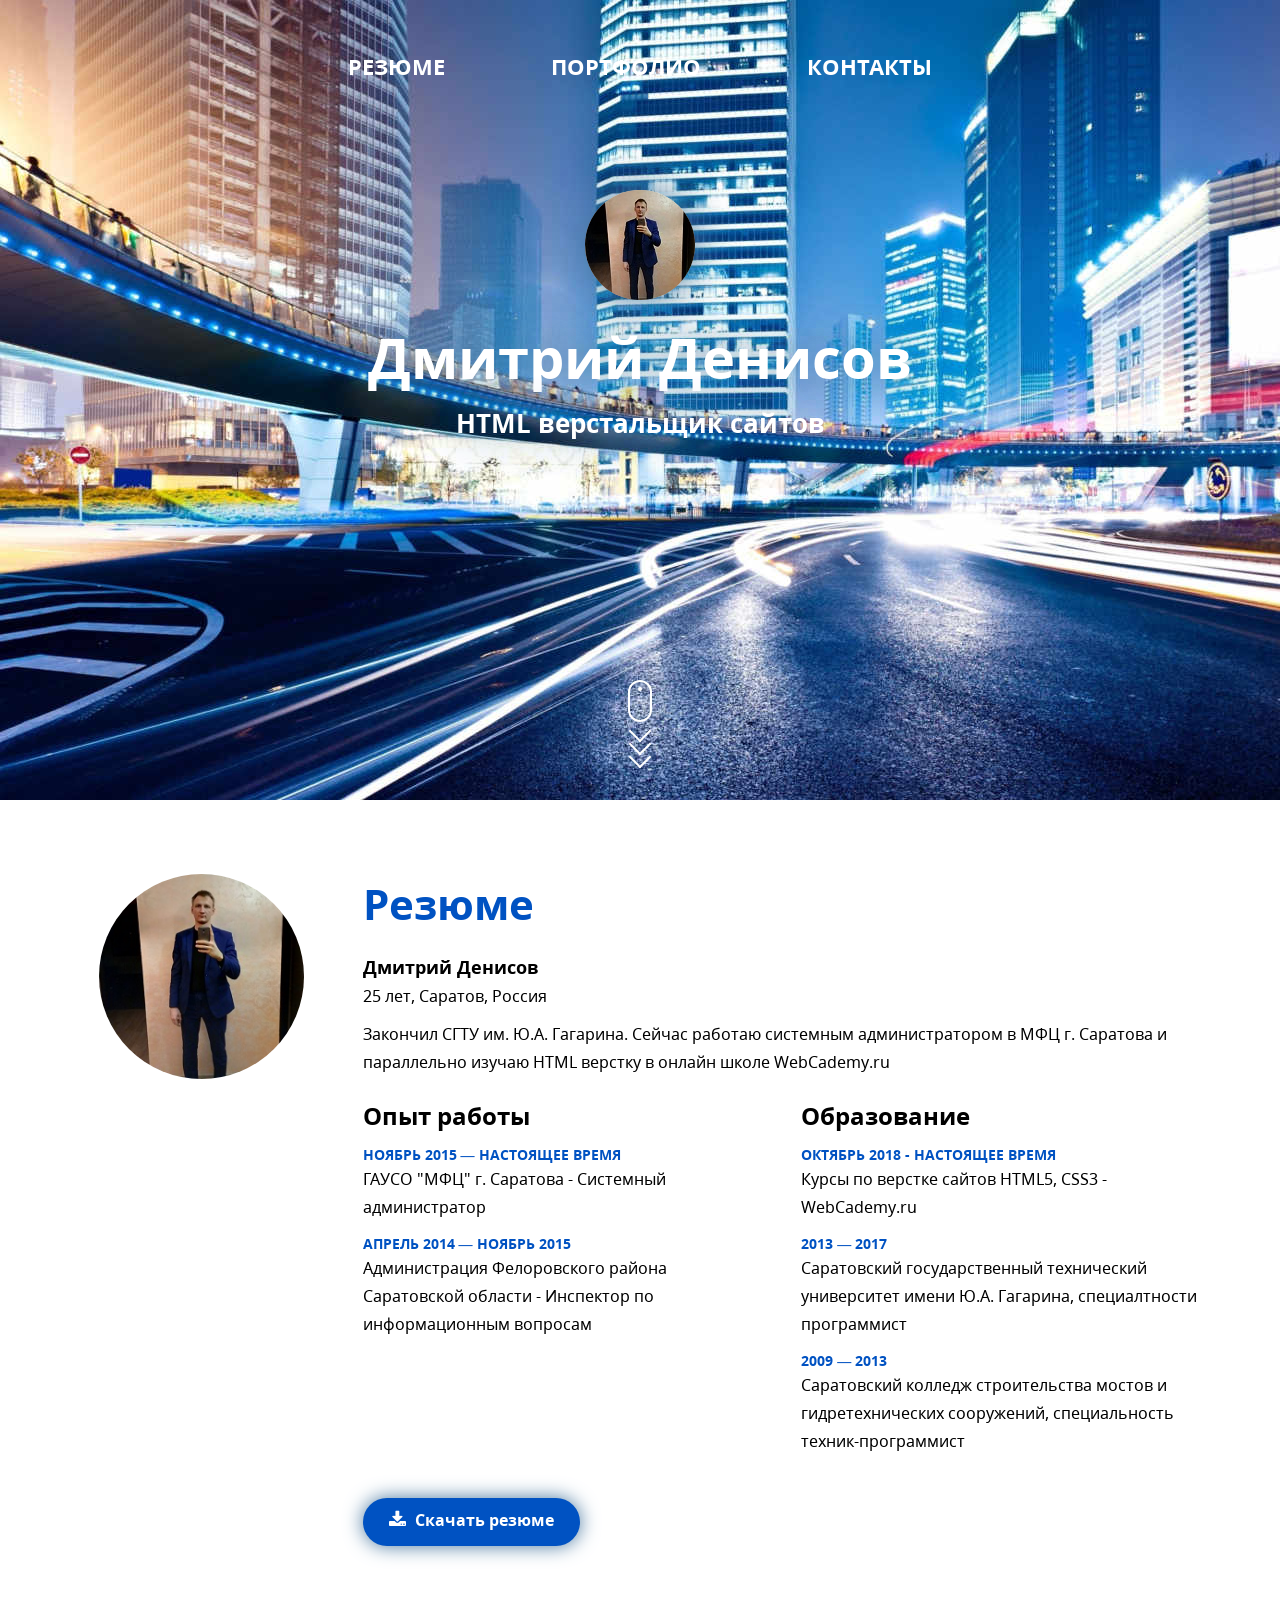
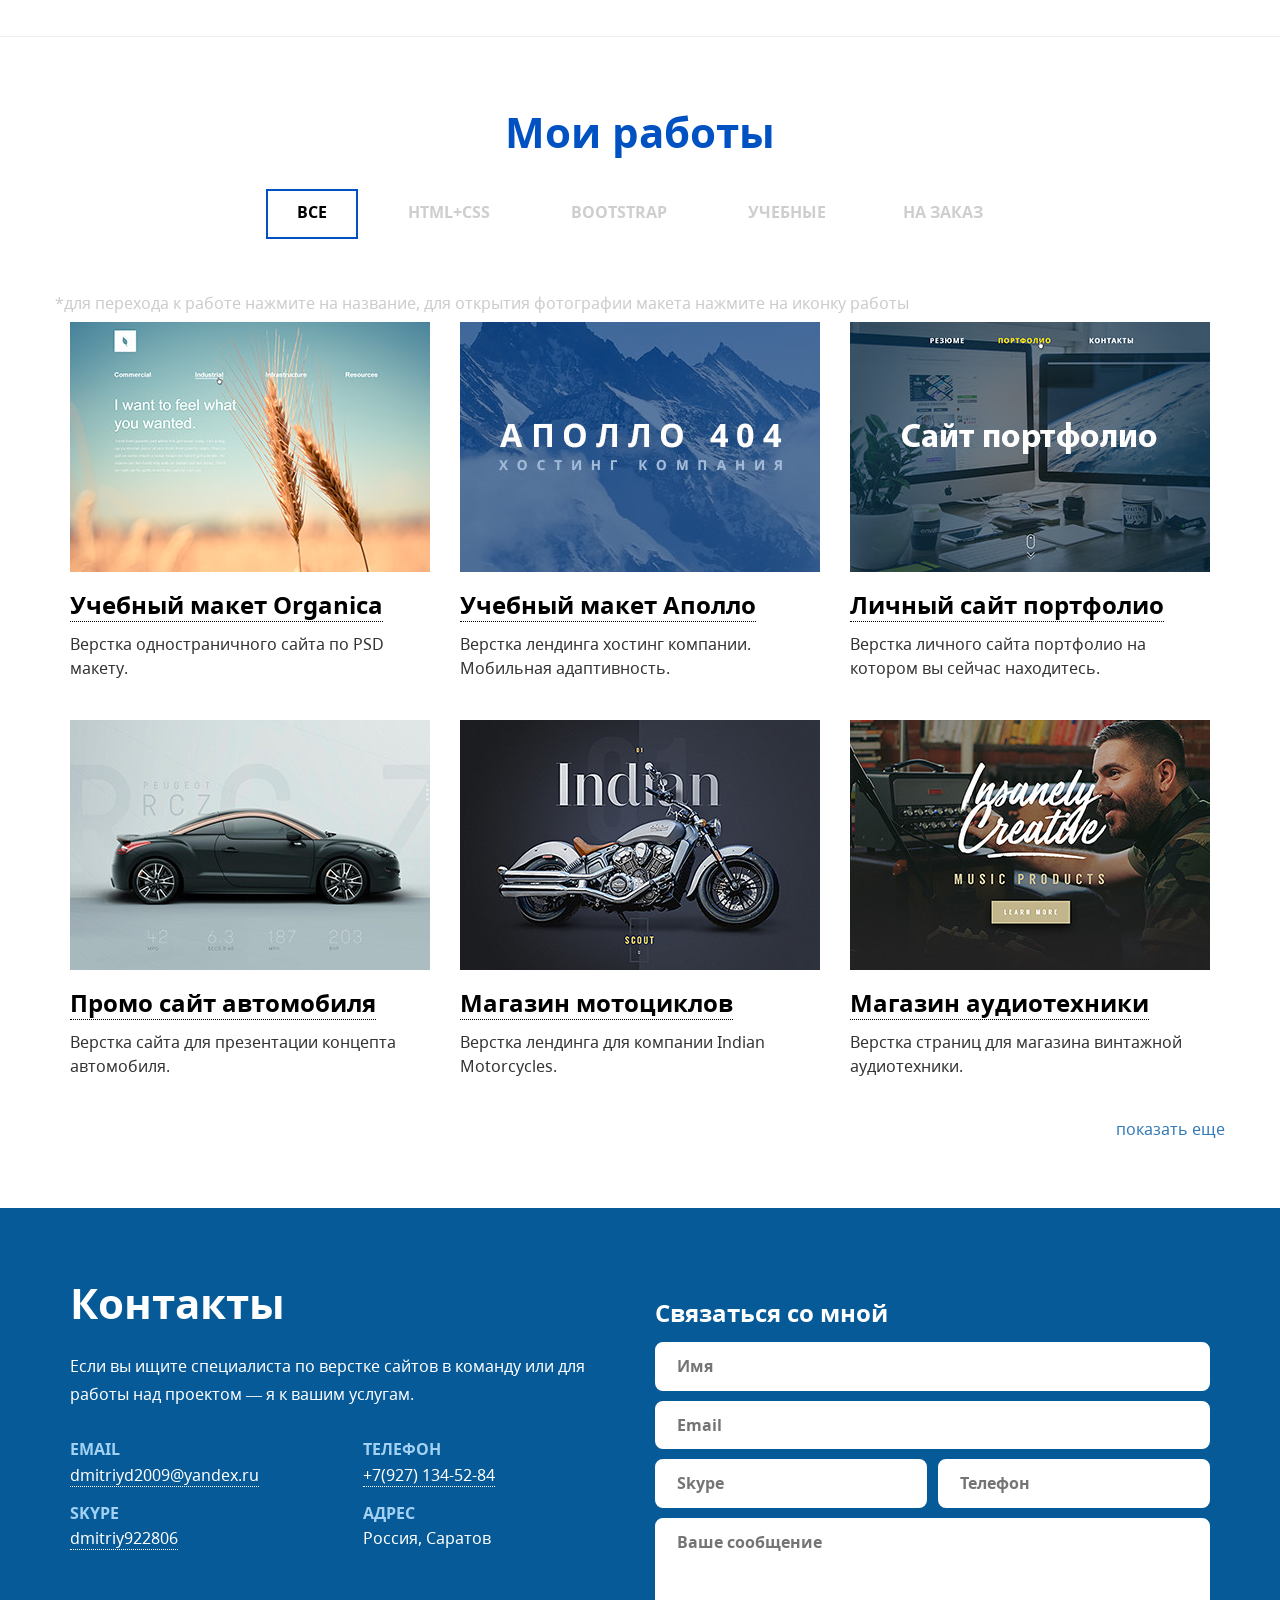
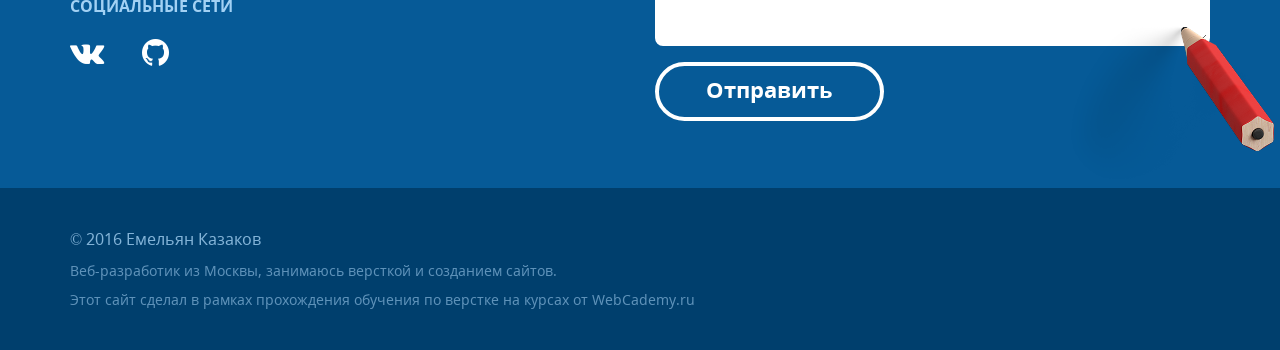
==== index.html @ 236c3d8c "portfolio global" ====
<!DOCTYPE html>
<html lang="ru">
<head>
	<meta charset="UTF-8">
	<meta http-equiv="X-UA-Compatible" content="IE=edge" />
	<meta name="viewport" content="width=device-width, initial-scale=1.0" />

	<!-- Titles -->
	<title>Портфолио - Дмитрий Денисов</title>
	<meta name="keywords" content="Ключевые слова...">
    <meta name="description" content="Описание страницы...">

	<!-- Syles -->
	<link rel="stylesheet" href="libs/bootstrap/css/bootstrap.min.css">
	<link rel="stylesheet" href="css/main.css">
	<link rel="stylesheet" href="fonts/noto-webfont/noto.css">
	<link rel="stylesheet" href="fonts/font-awesome/css/font-awesome.min.css">
	<link rel="stylesheet" href="libs/fancybox/jquery.fancybox.css">

	<!-- FavIcons
	<link rel="shortcut icon" href="img/favicons/favicon-48x48.ico"  type="image/x-icon" />
	    <link rel="apple-touch-icon" href="img/favicons/apple-touch-icon.png"> -->
	

	<!-- HTML5 shim and Respond.js for IE8 support of HTML5 elements and media queries -->
	    <!-- WARNING: Respond.js doesn't work if you view the page via file:// -->
	    <!--[if lt IE 9]>
	      <script src="https://oss.maxcdn.com/html5shiv/3.7.3/html5shiv.min.js"></script>
	      <script src="https://oss.maxcdn.com/respond/1.4.2/respond.min.js"></script>
	    <![endif]-->
</head>
<body>

	<!--[if et IE 8]>
	<p class="browserupgrade">Вы используете <strong>устаревшую</strong> версю браузера. Пожалуйста <a href="http://browsehappy.com">обновите свой браузер</a></p>
	<![endif]-->

	<!-- Шапка страницы -->
	<div class="header">
		<div class="header__inner">

			

			<!-- Навигация -->			
			<nav class="navigation">
				<!-- иконка навигации -->
				<!-- <div class="navigation__toggle navigation__toggle--fixed">
					<i class="fa fa-bars"></i>
				</div> -->
				<button id="navigation__botton" class="cmn-toggle-switch cmn-toggle-switch__htx">
				  <span>toggle menu</span>
				</button>
				<!-- //иконка навигации -->
				<ul class="navigation__list">
					<li><a href="#resume">Резюме</a></li>
					<li><a href="#portfolio">Портфолио</a></li>
					<li><a href="#contacts">Контакты</a></li>
				</ul>
			</nav>
			<!-- //Навигация -->

			<div class="header__centered-content">
				<div class="user-photo user-photo--shadow">
					<img src="usercontent/img/photo-small.jpg" alt="Дмитрий Денисов">
				</div>

				<h1 class="header__title">Дмитрий Денисов</h1>
				<h2 class="header__subtitle">HTML верстальщик сайтов</h2>
			</div>	
			<a href="#resume" class="mouse_scroll PageScroll2id">
				<div class="mouse">
					<div class="wheel"></div>
				</div>
				<div>
					<span class="m_scroll_arrows unu"></span>
					<span class="m_scroll_arrows doi"></span>
					<span class="m_scroll_arrows trei"></span>
				</div>
			</a>
		</div>	
	</div>
	<!-- //Шапка страницы -->

	<!-- Резюме -->
	<div id="resume" class="section sectiom--bottom-line section--bg-laptop">
		<div class="container">
			<div class="row">
				<!-- Фото пользователя -->
				<div class="hidden-xs col-sm-2 col-lg-3">
					<div class="user-photo user-photo--big">
						<img src="usercontent/img/photo-big.jpg" alt="Дмитрий Денисов">
					</div>
				</div>
				<!-- //Фото пользователя -->
				<!-- Резюме пользователя -->
				<div class="col-sm-10 col-lg-9">

					<div class="heading">Резюме</div>
					<p><strong>Дмитрий Денисов</strong><br />
					25 лет, Саратов, Россия</p>
					<p>
						Закончил СГТУ им. Ю.А. Гагарина. Сейчас работаю системным администратором в МФЦ  г. Саратова и параллельно изучаю HTML верстку в онлайн школе WebCademy.ru 
					</p>
					<!-- Опыт и образование -->
					<div class="row">
						<div class="col-sm-6">
							<div class="heading heading--medium">
								Опыт работы
							</div>
							<ul class="defifnition-list">
								<li class="defifnition-list__item">
									<div class="defifnition-list__def">
										Ноябрь 2015 — настоящее время	
									</div>
									<div class="defifnition-list__desc">
										<p>ГАУСО "МФЦ" г. Саратова - Системный администратор</p>
									</div>									
								</li>
								<li class="defifnition-list__item">
									<div class="defifnition-list__def">
										Апрель 2014 — Ноябрь 2015	
									</div>
									<div class="defifnition-list__desc">
										<p>Администрация Фелоровского района Саратовской области - Инспектор по информационным вопросам</p>
									</div>								
								</li>
							</ul>
						</div>
						<div class="col-sm-6">
							<div class="heading heading--medium">
								Образование
							</div>
							<ul class="defifnition-list">
								<li class="defifnition-list__item">
									<div class="defifnition-list__def">
										Октябрь 2018 - настоящее время	
									</div>
									<div class="defifnition-list__desc">
										<p>Курсы по верстке сайтов HTML5, CSS3 - WebCademy.ru</p>
									</div>									
								</li>
								<li class="defifnition-list__item">
									<div class="defifnition-list__def">
										2013 — 2017 	
									</div>
									<div class="defifnition-list__desc">
										<p>Саратовский государственный технический университет имени Ю.А. Гагарина, специалтности программист</p>
									</div>								
								</li>
								<li class="defifnition-list__item">
									<div class="defifnition-list__def">
										2009 — 2013 	
									</div>
									<div class="defifnition-list__desc">
										<p>Саратовский колледж строительства мостов 
										и гидретехнических сооружений, специальность техник-программист</p>
									</div>								
								</li>								
							</ul>
						</div>
					</div>
					<!-- //Опыт и образование -->
					<!-- Скачать резюме -->
					<a href="usercontent/pdf/Resume-denisov-test.pdf" target="_blank" >
						<div class="button">
							<i class="fa fa-download"></i>Скачать резюме
						</div>
					</a>
					<!-- //Скачать резюме -->
				</div>
				<!-- //Резюме пользователя -->
			</div>
		</div>
	</div>
	<!-- //Резюме -->

	<!-- <div class="line"></div> -->

	<!-- Портфолио -->
	<div id="portfolio" class="section section--padding--small section--bg-gear">
		<div class="container">


			<div class="heading heading--center">Мои работы</div>

			<!-- Фильтр -->
			<div class="filter-block">
				<ul class="filter-block__block">
					<li class="filter-block__element">
						<span class="filter-block__button filter" data-filter="all">Все</span>
					</li>
					<li class="filter-block__element">
						<span class="filter-block__button filter" data-filter=".html-css">HTML+CSS</span>
					</li>
					<li class="filter-block__element">
						<span class="filter-block__button filter" data-filter=".bootstrap">Bootstrap</span>
					</li>
					<li class="filter-block__element">
						<span class="filter-block__button filter" data-filter=".tutorial">Учебные</span>
					</li><li class="filter-block__element">
						<span class="filter-block__button filter" data-filter=".pay">На заказ</span>
					</li>
				</ul>
			</div>
			<!-- //Фильтр -->
			<!-- Блок - ряд с работами -->
			<div class="row" id="portfolio-projects">
				<p class="portfolio-desc">*для перехода к работе нажмите на название, для открытия фотографии макета нажмите на иконку работы</p>
				<!-- Работа впарфолио -->
				<div class="col-sm-4 mix html-css tutorial">
					<div class="portfolio-item">
						<a href="usercontent/img/full/organic.jpg" title="Учебный макет Organica" class="fancybox portfolio-item__img" rel="group">
							<div class="portfolio-item__img__hover">
								<i class="fa fa-search" aria-hidden="true"></i><br>
								<span>смотреть макет</span>
							</div>
							<img src="usercontent/img/project_organica.jpg">
						</a>
						<div class="portfolio-item__title">
							<a href="http://f0250965.xsph.ru/organic/" target="_blank">Учебный макет Organica</a>
						</div>
						<div class="portfolio-item__description">
							Верстка одностраничного сайта по PSD макету.
						</div>
					</div>
				</div>
				<!-- // Работа впарфолио -->
				<!-- Работа впарфолио -->
				<div class="col-sm-4 mix bootstrap tutorial">
					<div class="portfolio-item">
						<a href="usercontent/img/full/apollo.jpg" title="Учебный макет Аполло" class="fancybox portfolio-item__img" rel="group">
							<div class="portfolio-item__img__hover">
								<i class="fa fa-search" aria-hidden="true"></i><br>
								<span>Смотреть макет</span>
							</div>
							<img src="usercontent/img/project_apollo.jpg" alt="">
							
						</a>
						<div class="portfolio-item__title">
							<a href="http://f0250965.xsph.ru/apollo/" target="_blank">Учебный макет Аполло</a>
						</div>
						<div class="portfolio-item__description">
							Верстка лендинга хостинг компании. Мобильная адаптивность.
						</div>
					</div>
				</div>
				<!-- // Работа впарфолио -->
				<!-- Работа впарфолио -->
				<div class="col-sm-4 mix bootstrap tutorial">
					<div class="portfolio-item">
						<a href="usercontent/img/full/portfolio.jpg" title="Личный сайт портфолио" class="fancybox portfolio-item__img" rel="group">
							<div class="portfolio-item__img__hover">
								<i class="fa fa-search" aria-hidden="true"></i><br>
								<span>Смотреть макет</span>
							</div>
							<img src="usercontent/img/project_portfolio.jpg" alt="">
							
						</a>
						<div class="portfolio-item__title">
							<a href="#">Личный сайт портфолио</a>
						</div>
						<div class="portfolio-item__description">
							Верстка личного сайта портфолио на котором вы сейчас находитесь. 
						</div>
					</div>
				</div>
				<!-- // Работа впарфолио -->
				<!-- Работа впарфолио -->
				<div class="col-sm-4 mix html-css pay">
					<div class="portfolio-item">
						<a href="usercontent/img/full/car-concept.jpg" title="Промо сайт автомобиля" class="fancybox portfolio-item__img" rel="group">
							<div class="portfolio-item__img__hover">
								<i class="fa fa-search" aria-hidden="true"></i><br>
								<span>Смотреть макет</span>
							</div>
							<img src="usercontent/img/project_auto.jpg" alt="">
							
						</a>
						<div class="portfolio-item__title">
							<a href="usercontent/img/full/car-concept.jpg" title="Промо сайт автомобиля" class="fancybox " rel="group1">Промо сайт автомобиля</a>
						</div>
						<div class="portfolio-item__description">
							Верстка сайта для презентации концепта автомобиля.
						</div>
					</div>
				</div>
				<!-- // Работа впарфолио -->
				<!-- Работа впарфолио -->
				<div class="col-sm-4 mix pay">
					<div class="portfolio-item">
						<a href="usercontent/img/full/motorcycles.jpg" title="Магазин мотоциклов" class="fancybox portfolio-item__img" rel="group">
							<div class="portfolio-item__img__hover">
								<i class="fa fa-search" aria-hidden="true"></i><br>
								<span>Смотреть макет</span>
							</div>
							<img src="usercontent/img/project_moto.jpg" alt="">
							
						</a>
						<div class="portfolio-item__title">
							<a href="usercontent/img/full/motorcycles.jpg" title="Магазин мотоциклов" class="fancybox " rel="group1">Магазин мотоциклов</a>
						</div>
						<div class="portfolio-item__description">
							Верстка лендинга для компании Indian Motorcycles.
						</div>
					</div>
				</div>
				<!-- // Работа впарфолио -->
				<!-- Работа впарфолио -->
				<div class="col-sm-4 mix html-css pay">
					<div class="portfolio-item">
						<a href="usercontent/img/full/music.jpg" title="Магазин аудиотехники" class="fancybox portfolio-item__img" rel="group">
							<div class="portfolio-item__img__hover">
								<i class="fa fa-search" aria-hidden="true"></i><br>
								<span>Смотреть макет</span>
							</div>
							<img src="usercontent/img/project_music.jpg" alt="">
							
						</a>
						<div class="portfolio-item__title">
							<a href="usercontent/img/full/music.jpg" title="Магазин аудиотехники" class="fancybox " rel="group1">Магазин аудиотехники</a>
						</div>
						<div class="portfolio-item__description">
							Верстка страниц для магазина винтажной аудиотехники.
						</div>
					</div>
				</div>
				<a href="#">показать еще</a>
				<!-- // Работа впарфолио -->
			</div>
			<!-- //Блок с работами -->
		</div>
	</div>
	<!-- //Портфолио -->

	<!-- Контакты -->
	<div id="contacts" class="block-bg contacts section section--padding--small section--bg-cloud">
		<div class="container">
			<div class="row">
				<!-- Контакты - текст -->
				<div class="col-sm-6">

					<div class="heading heading--white">Контакты</div>
					
					<div class="contacts_description">
						<p>Если вы ищите специалиста по верстке сайтов в команду или для работы над проектом —  я к вашим услугам.</p>
					</div>
					<!-- Контактные данные -->
					<div class="row">
						<!-- Email Skype-->
						<div class="col-lg-6">
							<ul class="defifnition-list">
								<li class="defifnition-list__item">
									<div class="defifnition-list__def defifnition-list__def--light defifnition-list__def--bigger">
										Email	
									</div>
									<div class="defifnition-list__desc">
										<p><a href="mailto:dmitriyd2009@yandex.ru">dmitriyd2009@yandex.ru</a></p>
									</div>									
								</li>
								<li class="defifnition-list__item">
									<div class="defifnition-list__def defifnition-list__def--light defifnition-list__def--bigger">
										SKYPE	
									</div>
									<div class="defifnition-list__desc">
										<p><a href="skype:dmitriy922806?chat">dmitriy922806</a></p>
									</div>									
								</li>
							</ul>							
						</div>
						<!-- //Email Skype-->
						<!-- Телефон Адрес-->
						<div class="col-lg-6">
							<ul class="defifnition-list">
								<li class="defifnition-list__item">
									<div class="defifnition-list__def defifnition-list__def--light defifnition-list__def--bigger">
										телефон	
									</div>
									<div class="defifnition-list__desc">
										<p><a href="tel:+78 (070) 555-77-55">+7(927) 134-52-84</a></p>
									</div>									
								</li>
								<li class="defifnition-list__item">
									<div class="defifnition-list__def defifnition-list__def--light defifnition-list__def--bigger">
										адрес	
									</div>
									<div class="defifnition-list__desc">
										<p>Россия, Саратов</p>
									</div>									
								</li>
							</ul>
						</div>
						<!-- //Телефон Адрес-->
					</div>
					<!-- //Контактные данные -->
					<!-- социальные сети -->
					<ul class="defifnition-list">
								<li class="defifnition-list__item">
									<div class="defifnition-list__def defifnition-list__def--light defifnition-list__def--bigger">
										Социальные сети	
									</div>
									<div class="defifnition-list__desc">
										<div class="social-icon">
											<a href="https://vk.com/dimanchik123" target="_blank" class="fa fa-vk" aria-hidden="true"></a>
											<a href="https://github.com/dmitriydenisov" target="_blank" class="fa fa-github" aria-hidden="true"></a>
											<!-- <a href="#" class="fa fa-youtube" aria-hidden="true"></a> -->
											<!-- <a href="#" class="fa fa-facebook" aria-hidden="true"></a> -->							
										</div>
									</div>									
								</li>
							</ul>
					<!-- //социальные сети -->
				</div>
				<!-- //Контакты - текст -->
				<!-- Контакты - форма -->
				<div class="col-sm-6">
					<div class="heading heading--medium heading--padding-top heading--white">Связаться со мной</div>

					<form id="contact-form" class="contact-form">

						<!-- Hidden Requierd Fields -->
						<input type="hidden" name="project_name" value="Мой персональный сайт">
						<input type="hidden" name="form_from" value="admin@f0250965.xsph.ru">
						<input type="hidden" name="admin_email" value="dmitriyd2009@yandex.ru">
						<input type="hidden" name="form_subject" value="Обратная связь">
						<!-- END Hidden Requierd Fields -->


						<input type="text" class="contact-form__input" name="name" placeholder="Имя">
						<input type="text" class="contact-form__input" name="email" placeholder="Email">
						

						<div class="clearfix">
							<input type="text" class="contact-form__input contact-form__input--half-width" name="skype" placeholder="Skype">
							<input type="text" class="contact-form__input contact-form__input--half-width" name="phone" placeholder="Телефон">
						</div>
						
						<div class="contact-form__bg-pencill">
							<textarea class="contact-form__textarea" placeholder="Ваше сообщение" name="message"></textarea>
						</div>
						


						<input type="submit" class="contact-form__submit" name="" value="Отправить">
						
					</form>

					<div id="answer"></div>

					
					
				</div>
				<!-- //Контакты - форма -->
			</div>
		</div>
	</div>
	<!-- //Контакты -->
	<!-- Копирайт -->
	<div class="copyright">
		<div class="container">
			<p class="copyright__label">© 2016 Емельян Казаков</p>
			<p>Веб-разработик из Москвы, занимаюсь версткой и созданием сайтов.</p>
			<p>Этот сайт сделал в рамках прохождения обучения по верстке на курсах от 
				<a href="http://WebCademy.ru" target="_blank" class="copyright__link">WebCademy.ru</a> </p>
		</div>
	</div>
	<!-- //Копирайт -->



	<!--[if et IE 9]>
	<script src="libs/html5shiv/es5-shim.min.js"></script>
	<script src="libs/html5shiv/html5shiv.min.js"></script>
	<script src="libs/html5shiv/html5shiv-printshiv.min.js"></script>
	<script src="libs/html5shiv/respond.min.js"></script>
	<![endif]-->



	



	


	<!-- Vendor script -->
	<script src="libs/jquery/jquery-1.11.2.min.js"></script>
	<script src="libs/bootstrap/js/bootstrap.min.js"></script>
	<script src="libs/pagescroll2id/jquery.malihu.PageScroll2id.js"></script>
	<script src="libs/mixitup2/jquery.mixitup.min.js"></script>
	<script src="libs/fancybox/jquery.fancybox.pack.js"></script>
	<script src="libs//jquery/jquery.mousewheel-3.0.6.pack.js"></script>
	<script src="libs/jquery.validate/jquery.validate.js"></script>
	<!-- Custon script -->
	<script src="js/navigation.js"></script>
	<script src="js/main.js"></script>
	

</body>
</html>
---- css/main.css ----
/*
 * Box-sizing-model
 */
*,
*:before,
*:after {
  -moz-box-sizing: border-box;
  -webkit-box-sizing: border-box;
  box-sizing: border-box;
}
/*
 * Responsive images
*/
img {
  max-width: 100%;
  height: auto;
}
/*
 * Cursor change on hover on Buttons
*/
input[type="submit"] {
  cursor: pointer;
}
/*
 * A better looking default horizontal rule
 */
hr {
  display: block;
  height: 1px;
  border: 0;
  border-top: 1px solid #ccc;
  margin: 1em 0;
  padding: 0;
}
/*
 * Allow only vertical resizing of textareas.
 */
textarea {
  resize: vertical;
}
/*
 * Clearfix: contain floats
 *
 * For modern browsers
 * 1. The space content is one way to avoid an Opera bug when the
 *    `contenteditable` attribute is included anywhere else in the document.
 *    Otherwise it causes space to appear at the top and bottom of elements
 *    that receive the `clearfix` class.
 * 2. The use of `table` rather than `block` is only necessary if using
 *    `:before` to contain the top-margins of child elements.
 */
.clearfix:before,
.clearfix:after {
  content: " ";
  /* 1 */
  display: table;
  /* 2 */
}
.clearfix:after {
  clear: both;
}
.clear {
  clear: both;
  height: 0;
  width: 0;
  visibility: hidden;
}
/* ==========================================================================
   Browser Upgrade Prompt
   ========================================================================== */
.browserupgrade {
  margin: 0.2em 0;
  background: #ccc;
  color: #000;
  padding: 0.2em 0;
}
html,
body {
  height: 100%;
  min-width: 320px;
}
html {
  font-size: 10px;
  line-height: 1.4;
}
body {
  font-size: 1.6rem;
  /* 10px * 1.6 = 16px */
  font-family: 'Noto Sans';
}
p {
  font-size: 14px;
  line-height: 22px;
  color: #000;
}
@media (min-width: 768px) {
  p {
    font-size: 16px;
    line-height: 28px;
  }
}
.navigation {
  font-size: 22px;
  font-weight: 700;
  text-transform: uppercase;
  top: 51px;
  left: 0;
  right: 0;
}
@media (min-width: 768px) {
  .navigation {
    position: absolute;
  }
}
.navigation .navigation__toggle {
  display: block;
  font-size: 38px;
  position: absolute;
  top: 23px;
  right: 16px;
  cursor: pointer;
  z-index: 2;
}
@media (min-width: 768px) {
  .navigation .navigation__toggle {
    display: none;
  }
}
.navigation .navigation__toggle--fixed {
  position: fixed;
}
.navigation ul.navigation__list {
  margin: 0;
  padding: 0;
  list-style-type: none;
  text-align: center;
  display: none;
  z-index: 1;
  position: fixed;
  top: 0;
  bottom: 0;
  left: 0;
  right: 0;
  background-color: rgba(11, 81, 136, 0.95);
}
@media (min-width: 768px) {
  .navigation ul.navigation__list {
    display: block;
    position: absolute;
    top: 60;
  }
}
.navigation ul.navigation__list--open {
  display: flex;
  justify-content: center;
  align-items: center;
  flex-direction: column;
}
.navigation ul.navigation__list li {
  margin: 0 0 40px;
  padding: 0;
  display: block;
  margin-left: auto;
  margin-right: auto;
}
@media (min-width: 768px) {
  .navigation ul.navigation__list li {
    margin: 0;
    padding: 0;
    display: inline-block;
    margin-right: 100px;
  }
  .navigation ul.navigation__list li:last-child {
    margin-right: 0;
  }
}
.navigation ul.navigation__list a {
  color: #FFF;
  text-decoration: none;
  -webkit-transition: all 0.3s ease-in;
  -moz-transition: all 0.3s ease-in;
  -ms-transition: all 0.3s ease-in;
  -o-transition: all 0.3s ease-in;
  transition: all 0.3s ease-in;
}
.navigation ul.navigation__list a:hover,
.navigation ul.navigation__list a:focus,
.navigation ul.navigation__list a:active {
  color: #ffe400;
}
.user-photo {
  overflow: hidden;
  width: 110px;
  height: 110px;
  margin-left: auto;
  margin-right: auto;
  margin-bottom: 27px;
  -webkit-border-radius: 80px;
  border-radius: 80px;
  background-image: url("../img/placeholders/user-avatar-placeholder-small.jpg");
  background-repeat: no-repeat;
  background-position: center;
  background-size: cover;
}
.user-photo--big {
  max-width: 100%;
  height: auto;
  border-radius: 110px;
  background-image: url("../img/placeholders/user-avatar-placeholder-big.jpg");
}
@media (min-width: 1200px) {
  .user-photo--big {
    width: 205px;
    height: 205px;
  }
}
.user-photo--shadow {
  box-shadow: 0px 0px 40px 0px #48779f;
}
a.mouse_scroll {
  display: block;
  margin: 0 auto;
  width: 24px;
  height: 100px;
  position: absolute;
  bottom: 2rem;
  left: 50%;
  margin-left: -12px;
  -webkit-animation-delay: 1.2s;
  -moz-animation-delay: 1.2s;
  -o-animation-delay: 1.2s;
  animation-delay: 1.2s;
}
@media screen and (max-width: 820px) {
  a.mouse_scroll {
    bottom: 2rem;
    height: 50px;
  }
}
a.mouse_scroll:active,
a.mouse_scroll:focus {
  outline: none;
}
.m_scroll_arrows {
  display: block;
  width: 5px;
  height: 5px;
  -ms-transform: rotate(45deg);
  /* IE 9 */
  -webkit-transform: rotate(45deg);
  /* Chrome, Safari, Opera */
  transform: rotate(45deg);
  border-right: 2px solid white;
  border-bottom: 2px solid white;
  margin: 0 0 3px 4px;
  width: 16px;
  height: 16px;
}
.unu {
  margin-top: 1px;
}
.unu,
.doi,
.trei {
  -webkit-animation: mouse-scroll 1s infinite;
  -moz-animation: mouse-scroll 1s infinite;
}
.unu {
  -webkit-animation-delay: .1s;
  -moz-animation-delay: .1s;
  -webkit-animation-direction: alternate;
}
.doi {
  -webkit-animation-delay: .2s;
  -moz-animation-delay: .2s;
  -webkit-animation-direction: alternate;
  margin-top: -6px;
}
.trei {
  -webkit-animation-delay: .3s;
  -moz-animation-delay: .3s;
  -webkit-animation-direction: alternate;
  margin-top: -6px;
}
.mouse {
  height: 42px;
  width: 24px;
  border-radius: 14px;
  transform: none;
  border: 2px solid white;
  top: 170px;
  display: none;
}
@media (min-width: 768px) {
  .mouse {
    display: block;
  }
}
.wheel {
  height: 5px;
  width: 2px;
  display: block;
  margin: 5px auto;
  background: white;
  position: relative;
  height: 4px;
  width: 4px;
  border: 2px solid white;
  -webkit-border-radius: 8px;
  border-radius: 8px;
}
.wheel {
  -webkit-animation: mouse-wheel 0.6s linear infinite;
  -moz-animation: mouse-wheel 0.6s linear infinite;
}
@-webkit-keyframes mouse-wheel {
  0% {
    opacity: 1;
    -webkit-transform: translateY(0);
    -ms-transform: translateY(0);
    transform: translateY(0);
  }
  100% {
    opacity: 0;
    -webkit-transform: translateY(6px);
    -ms-transform: translateY(6px);
    transform: translateY(6px);
  }
}
@-moz-keyframes mouse-wheel {
  0% {
    top: 1px;
  }
  25% {
    top: 2px;
  }
  50% {
    top: 3px;
  }
  75% {
    top: 2px;
  }
  100% {
    top: 1px;
  }
}
@-webkit-keyframes mouse-scroll {
  0% {
    opacity: 0;
  }
  50% {
    opacity: .5;
  }
  100% {
    opacity: 1;
  }
}
@-moz-keyframes mouse-scroll {
  0% {
    opacity: 0;
  }
  50% {
    opacity: .5;
  }
  100% {
    opacity: 1;
  }
}
@-o-keyframes mouse-scroll {
  0% {
    opacity: 0;
  }
  50% {
    opacity: .5;
  }
  100% {
    opacity: 1;
  }
}
@keyframes mouse-scroll {
  0% {
    opacity: 0;
  }
  50% {
    opacity: .5;
  }
  100% {
    opacity: 1;
  }
}
.section {
  padding-top: 35px;
  padding-bottom: 40px;
}
@media (min-width: 768px) {
  .section {
    padding-top: 50px;
    padding-bottom: 60px;
  }
}
@media (min-width: 1200px) {
  .section {
    padding-top: 74px;
    padding-bottom: 90px;
  }
}
.section--padding--small {
  padding-top: 30px;
  padding-bottom: 35px;
}
@media (min-width: 768px) {
  .section--padding--small {
    padding-top: 50px;
    padding-bottom: 60px;
  }
}
@media (min-width: 1200px) {
  .section--padding--small {
    padding-top: 65px;
    padding-bottom: 67px;
  }
}
.sectiom--bottom-line {
  border-bottom: 1px solid #e9eff3;
}
@media (min-width: 1500px) {
  .section--bg-laptop {
    background-image: url(../img/bg/laptop.png);
    background-repeat: no-repeat;
    background-position: right 70%;
  }
}
@media (min-width: 1500px) {
  .section--bg-gear {
    background-image: url(../img/bg/gear.png);
    background-repeat: no-repeat;
    background-position: left 55%;
  }
}
@media (min-width: 1500px) {
  .section--bg-cloud {
    background-image: url(../img/bg/cloud.png);
    background-repeat: no-repeat;
    background-position: right 70%;
  }
}
.heading {
  color: #0052c2;
  font-weight: 700;
  font-size: 32px;
  margin: 0 0 9px;
}
@media (min-width: 768px) {
  .heading {
    font-size: 42px;
    margin: 0 0 19px;
  }
}
strong {
  font-size: 18px;
}
.heading--medium {
  font-size: 24px;
  line-height: 28px;
  margin: 16px 0 15px;
  color: #000;
}
.heading--center {
  text-align: center;
}
.heading--white {
  color: #FFF;
}
.heading--padding-top {
  padding-top: 10px;
}
.defifnition-list {
  margin: 0 0 43px;
  padding: 0;
  list-style-type: none;
}
.defifnition-list__item {
  margin: 0 0 13px;
  padding: 0;
}
.defifnition-list__def {
  font-size: 14px;
  font-weight: 700;
  color: #0052c2;
  text-transform: uppercase;
}
.defifnition-list__def--bigger {
  font-size: 16px;
}
.defifnition-list__def--light {
  color: #a2d1f4;
}
.defifnition-list__desc {
  font-size: 14px;
  line-height: 26px;
}
@media (min-width: 768px) {
  .defifnition-list__desc {
    font-size: 16px;
  }
}
.button {
  display: inline-block;
  font-size: 16px;
  font-weight: 700;
  color: #FFF;
  padding: 11px 26px  14px;
  background-color: #0052c2;
  border-radius: 60px;
  box-shadow: 0px 0px 19px 0px #48779f;
  -webkit-transition: all 0.3s ease-in;
  -moz-transition: all 0.3s ease-in;
  -ms-transition: all 0.3s ease-in;
  -o-transition: all 0.3s ease-in;
  transition: all 0.3s ease-in;
}
.button:hover {
  background-color: #FFF;
  color: #0052c2;
  text-decoration: none;
}
.button:active,
.button:focus {
  background-color: #0052c2;
  color: #ffe400;
  text-decoration: none;
}
.button .fa {
  margin-right: 9px;
  font-size: 18px;
  /* color: #FFF; */
}
.filter-block {
  font-size: 16px;
  font-weight: 700;
  text-transform: uppercase;
  padding-top: 19px;
  margin-bottom: 20px;
}
@media (min-width: 768px) {
  .filter-block {
    padding-top: 8px;
    margin-bottom: 50px;
  }
}
.filter-block__block {
  margin: 0;
  padding: 0;
  list-style-type: none;
  text-align: center;
}
.filter-block__element {
  margin: 0 0 9px;
  padding: 0;
  display: block;
}
@media (min-width: 768px) {
  .filter-block__element {
    margin: 0;
    margin-right: 0px;
    display: inline-block;
  }
}
@media (min-width: 1200px) {
  .filter-block__element {
    margin-right: 15px;
  }
  .filter-block__element:last-child {
    margin-right: 0;
  }
}
.filter-block__button {
  display: inline-block;
  color: #cecece;
  cursor: pointer;
  padding: 10px 29px 13px;
  border: 2px solid #fff;
  -webkit-transition: all 0.3s ease-in;
  -moz-transition: all 0.3s ease-in;
  -ms-transition: all 0.3s ease-in;
  -o-transition: all 0.3s ease-in;
  transition: all 0.3s ease-in;
}
.filter-block__button:hover {
  padding: 10px 29px 13px;
  border: 2px solid #0052c2;
  color: #000;
}
.filter-block__button--active {
  padding: 10px 29px 13px;
  border: 2px solid #0052c2;
  color: #000;
}
.filter-block__button.filter.active {
  padding: 10px 29px 13px;
  color: #000;
  border: 2px solid #0052c2;
}
#portfolio-projects {
  text-align: center;
}
@media (min-width: 768px) {
  #portfolio-projects {
    text-align: right;
  }
}
#portfolio-projects .mix {
  display: none;
  text-align: left;
}
.portfolio-desc {
  text-align: left;
  color: #ccc;
  margin-bottom: 5px;
}
.portfolio-item {
  margin-left: auto;
  margin-right: auto;
  max-width: 360px;
  margin-bottom: 40px;
}
.portfolio-item__img {
  position: relative;
  display: block;
  overflow: hidden;
  margin-bottom: 15px;
  background-image: url(../img/placeholders/project_placeholder.jpg);
  background-repeat: no-repeat;
  background-position: center;
  -webkit-background-size: cover;
  -o-background-size: cover;
  background-size: cover;
  min-height: 190px;
}
@media (min-width: 768px) {
  .portfolio-item__img {
    min-height: 150px;
    height: 150px;
  }
}
@media (min-width: 992px) {
  .portfolio-item__img {
    height: 200px;
  }
}
@media (min-width: 1200px) {
  .portfolio-item__img {
    margin-bottom: 16px;
    height: 250px;
  }
}
.portfolio-item__img__hover {
  position: absolute;
  top: 100%;
  bottom: 0;
  left: 0;
  right: 0;
  padding-top: 60px;
  text-align: center;
  font-size: 26px;
  color: #FFF;
  background-color: rgba(0, 82, 194, 0.9);
  /* display: none; */
  -webkit-transition: top 0.5s ease-out;
  -moz-transition: top 0.5s ease-out;
  -ms-transition: top 0.5s ease-out;
  -o-transition: top 0.5s ease-out;
  transition: top 0.5s ease-out;
}
.portfolio-item__img__hover .fa {
  font-size: 64px;
  margin-bottom: 15px;
  /* margin-top: 60px; */
  position: absolute;
  left: 50%;
  top: 50%;
  -webkit-transform: translate(-50%, -50%);
  -moz-transform: translate(-50%, -50%);
  -ms-transform: translate(-50%, -50%);
  -o-transform: translate(-50%, -50%);
  transform: translate(-50%, -50%);
}
@media (min-width: 768px) {
  .portfolio-item__img__hover .fa {
    font-size: 50px;
  }
}
@media (min-width: 1200px) {
  .portfolio-item__img__hover .fa {
    font-size: 64px;
    position: static;
    -webkit-transform: translate(0%, 0%);
    -moz-transform: translate(0%, 0%);
    -ms-transform: translate(0%, 0%);
    -o-transform: translate(0%, 0%);
    transform: translate(0%, 0%);
  }
}
.portfolio-item__img__hover span {
  display: none;
}
@media (min-width: 1200px) {
  .portfolio-item__img__hover span {
    display: inline-block;
  }
}
.portfolio-item__img:hover .portfolio-item__img__hover {
  display: block;
  top: 0%;
}
.portfolio-item__title {
  font-size: 20px;
  font-weight: 700;
  margin-bottom: 10px;
}
@media (min-width: 992px) {
  .portfolio-item__title {
    font-size: 24px;
  }
}
.portfolio-item__title a {
  color: #000;
  text-decoration: none;
  -webkit-transition: all 0.3s ease-in;
  -moz-transition: all 0.3s ease-in;
  -ms-transition: all 0.3s ease-in;
  -o-transition: all 0.3s ease-in;
  transition: all 0.3s ease-in;
}
.portfolio-item__title a:hover,
.portfolio-item__title a:focus,
.portfolio-item__title a:active {
  color: #0052c2;
  text-decoration: none;
}
@media (min-width: 1200px) {
  .portfolio-item__title a {
    border-bottom: 1px dotted #000;
  }
  .portfolio-item__title a:hover,
  .portfolio-item__title a:focus,
  .portfolio-item__title a:active {
    border-bottom: 1px dotted #0052c2;
  }
}
.portfolio-item__description {
  font-size: 14px;
  line-height: 1.42;
}
@media (min-width: 992px) {
  .portfolio-item__description {
    font-size: 16px;
    line-height: 1.5;
  }
}
.social-icon {
  font-size: 32px;
  margin-top: 19px;
}
.social-icon a {
  text-decoration: none;
  border-bottom: none !important;
  -webkit-transition: all 0.3s ease-in;
  -moz-transition: all 0.3s ease-in;
  -ms-transition: all 0.3s ease-in;
  -o-transition: all 0.3s ease-in;
  transition: all 0.3s ease-in;
}
.social-icon .fa {
  margin-right: 30px;
  margin-bottom: 20px;
}
@media (min-width: 1200px) {
  .social-icon .fa {
    margin-bottom: 0;
  }
}
.social-icon .fa:list-chaild {
  margin-right: 0;
}
.contact-form__input {
  color: #00599a;
  font-size: 16px;
  font-weight: 700;
  width: 100%;
  margin-bottom: 10px;
  padding: 10px 19px;
  border: none;
  -webkit-border-radius: 8px;
  border-radius: 8px;
  background-color: #fff;
  border: 3px solid #ffffff;
  -webkit-transition: border-color 0.3s ease-in;
  -moz-transition: border-color 0.3s ease-in;
  -ms-transition: border-color 0.3s ease-in;
  -o-transition: border-color 0.3s ease-in;
  transition: border-color 0.3s ease-in;
}
.contact-form__input:hover,
.contact-form__input:focus,
.contact-form__input:active {
  border: 3px solid #a2d1f4;
}
.contact-form__input--half-width {
  float: left;
  width: 49%;
  margin-right: 2%;
}
.contact-form__input--half-width:last-of-type {
  margin-right: 0%;
}
.contact-form__textarea {
  color: #00599a;
  font-size: 16px;
  font-weight: 700;
  width: 100%;
  height: 128px;
  margin-bottom: 10px;
  padding: 10px 19px;
  border: none;
  -webkit-border-radius: 8px;
  border-radius: 8px;
  background-color: #fff;
  border: 3px solid #ffffff;
  -webkit-transition: border-color 0.3s ease-in;
  -moz-transition: border-color 0.3s ease-in;
  -ms-transition: border-color 0.3s ease-in;
  -o-transition: border-color 0.3s ease-in;
  transition: border-color 0.3s ease-in;
}
.contact-form__textarea:hover,
.contact-form__textarea:focus,
.contact-form__textarea:active {
  border: 3px solid #a2d1f4;
}
@media (min-width: 1200px) {
  .contact-form__bg-pencill {
    position: relative;
  }
  .contact-form__bg-pencill:after {
    position: absolute;
    left: 75%;
    top: 75%;
    display: block;
    width: 203px;
    height: 153px;
    content: "";
    background-image: url(../img/bg/pencil.png);
    background-repeat: no-repeat;
    background-position: left top;
  }
}
.contact-form__submit {
  width: 100%;
  /* display: block; */
  font-size: 18px;
  font-weight: 700;
  padding: 8px 47px 12px;
  text-align: center;
  color: #FFF;
  -webkit-transition: all 0.3s ease-in;
  -moz-transition: all 0.3s ease-in;
  -ms-transition: all 0.3s ease-in;
  -o-transition: all 0.3s ease-in;
  transition: all 0.3s ease-in;
  border: 4px solid #fff;
  -webkit-border-radius: 80px;
  border-radius: 80px;
  background-color: transparent;
}
.contact-form__submit:hover,
.contact-form__submit:focus {
  color: #065a97;
  background-color: #FFF;
  border-color: #fff;
}
.contact-form__submit:active {
  color: #ffe400;
  background-color: transparent;
  border-color: #ffe400;
}
@media (min-width: 768px) {
  .contact-form__submit {
    font-size: 20px;
    width: auto;
  }
}
@media (min-width: 1200px) {
  .contact-form__submit {
    font-size: 22px;
  }
}
label.error {
  background-color: #c62828;
  position: relative;
  display: block;
  -webkit-border-radius: 4px;
  border-radius: 4px;
  color: #FFF;
  padding: 5px 15px 8px;
  font-weight: 700;
  margin-bottom: 15px;
  margin-top: 2px;
}
label.error:after {
  content: "";
  position: absolute;
  bottom: 100%;
  left: 40px;
  margin-left: -12px;
  width: 0;
  height: 0;
  border-bottom: 12px solid #c62828;
  border-right: 12px solid transparent;
  border-left: 12px solid transparent;
}
#message-error {
  margin-top: -3px;
}
.contact-form__success {
  background-color: #FFF;
  position: relative;
  display: block;
  border-radius: 8px;
  color: #4CAF50;
  padding: 5px 15px 8px;
  font-weight: 700;
  margin-bottom: 15px;
  margin-top: 2px;
  font-size: 20px;
}
.cmn-toggle-switch {
  display: block;
  position: absolute;
  top: 23px;
  right: 16px;
  overflow: hidden;
  margin: 0;
  padding: 0;
  z-index: 5;
  width: 50px;
  height: 45px;
  font-size: 0;
  text-indent: -9999px;
  -webkit-appearance: none;
  -moz-appearance: none;
  appearance: none;
  box-shadow: none;
  border-radius: none;
  border: none;
  cursor: pointer;
  -webkit-transition: background 0.3s;
  transition: background 0.3s;
}
@media (min-width: 768px) {
  .cmn-toggle-switch {
    display: none;
  }
}
.cmn-toggle-switch:focus {
  outline: none;
}
.cmn-toggle-switch span {
  display: block;
  position: absolute;
  top: 20px;
  left: 5px;
  right: 5px;
  height: 5px;
  background: white;
}
.cmn-toggle-switch span::before,
.cmn-toggle-switch span::after {
  position: absolute;
  display: block;
  left: 0;
  width: 100%;
  height: 5px;
  background-color: #fff;
  content: "";
}
.cmn-toggle-switch span::before {
  top: -12px;
}
.cmn-toggle-switch span::after {
  bottom: -12px;
}
/**
 * Style 2
 */
.cmn-toggle-switch__htx {
  /* background-color: #ff3264; */
  background: transparent;
}
.cmn-toggle-switch__htx span {
  -webkit-transition: background 0 0.3s;
  transition: background 0 0.3s;
}
.cmn-toggle-switch__htx span::before,
.cmn-toggle-switch__htx span::after {
  -webkit-transition-duration: 0.3s, 0.3s;
  transition-duration: 0.3s, 0.3s;
  -webkit-transition-delay: 0.3s, 0;
  transition-delay: 0.3s, 0;
}
.cmn-toggle-switch__htx span::before {
  -webkit-transition-property: top, -webkit-transform;
  transition-property: top, transform;
}
.cmn-toggle-switch__htx span::after {
  -webkit-transition-property: bottom, -webkit-transform;
  transition-property: bottom, transform;
}
/* active state*/
.cmn-toggle-switch__htx.active {
  /* background-color: #cb0032; */
  position: fixed;
}
.cmn-toggle-switch__htx.active span {
  background: none;
}
.cmn-toggle-switch__htx.active span::before {
  top: 0;
  -webkit-transform: rotate(45deg);
  -ms-transform: rotate(45deg);
  transform: rotate(45deg);
}
.cmn-toggle-switch__htx.active span::after {
  bottom: 0;
  -webkit-transform: rotate(-45deg);
  -ms-transform: rotate(-45deg);
  transform: rotate(-45deg);
}
.cmn-toggle-switch__htx.active span::before,
.cmn-toggle-switch__htx.active span::after {
  -webkit-transition-delay: 0, 0.3s;
  transition-delay: 0, 0.3s;
}
.header {
  display: table;
  width: 100%;
  height: 390px;
  background-color: #1d6dac;
  background-image: url(../img/bg/bg-10.jpg);
  background-repeat: no-repeat;
  background-position: center;
  background-size: cover;
  color: #FFF;
}
@media (min-width: 768px) {
  .header {
    height: 560px;
  }
}
@media (min-width: 1200px) {
  .header {
    height: 800px;
  }
}
.header__inner {
  position: relative;
  display: table-cell;
  text-align: center;
  vertical-align: middle;
  padding-top: 51px;
  padding-bottom: 60px;
}
.header__centered-content {
  display: inline-block;
  margin-top: -62px;
}
@media (min-width: 768px) {
  .header__centered-content {
    margin-top: 0;
  }
}
@media (min-width: 1200px) {
  .header__centered-content {
    margin-top: -162px;
  }
}
.header__title {
  font-size: 26px;
  font-weight: 700;
  margin: 0 0 20px;
  text-shadow: 0 0 40px #48779f;
}
@media (min-width: 768px) {
  .header__title {
    font-size: 42px;
  }
}
@media (min-width: 1200px) {
  .header__title {
    font-size: 56px;
  }
}
.header__subtitle {
  font-size: 18px;
  font-weight: 700;
  margin: 0;
  text-shadow: 0 0 40px #48779f;
}
@media (min-width: 768px) {
  .header__subtitle {
    font-size: 20px;
  }
}
@media (min-width: 1200px) {
  .header__subtitle {
    font-size: 26px;
  }
}
.contacts {
  background-color: #065a97;
  color: #FFF;
}
.contacts p {
  color: #FFF;
}
.contacts a {
  color: #FFF;
  text-decoration: none;
  border-bottom: 1px dotted #fff;
  -webkit-transition: all 0.3s ease-in;
  -moz-transition: all 0.3s ease-in;
  -ms-transition: all 0.3s ease-in;
  -o-transition: all 0.3s ease-in;
  transition: all 0.3s ease-in;
}
.contacts a:hover {
  color: #ffe400;
  text-decoration: none;
  border-bottom: 1px dotted #ffe400;
}
.contacts_description {
  margin: 0;
  margin-bottom: 30px;
}
.copyright {
  background-color: #003F6D;
  font-size: 14px;
  line-height: 1.4;
  padding-top: 40px;
  padding-bottom: 40px;
  color: #5e92b9;
}
.copyright p {
  color: #5e92b9;
  font-size: 14px;
  line-height: 1.4;
  margin: 0 0 10px;
}
.copyright p.copyright__label {
  color: #82b3d7;
  font-size: 16px;
}
.copyright p:last-child {
  margin-bottom: 0;
}
.copyright .copyright__link {
  text-decoration: none;
  color: #5e92b9;
  -webkit-transition: all 0.3s ease-in;
  -moz-transition: all 0.3s ease-in;
  -ms-transition: all 0.3s ease-in;
  -o-transition: all 0.3s ease-in;
  transition: all 0.3s ease-in;
}
.copyright .copyright__link:hover {
  color: #ffe400;
}
/*# sourceMappingURL=main.css.map */
---- fonts/noto-webfont/noto.css ----
@font-face {
    font-family: 'Noto Sans';
    src: local('Noto Sans'), local('NotoSans'), url('notosans.woff2') format('woff2'), url('notosans.woff') format('woff'), url('notosans.ttf') format('truetype');
    font-weight: 400;
    font-style: normal;
}
@font-face {
    font-family: 'Noto Sans';
    src: local('Noto Sans Italic'), local('NotoSans-Italic'), url('notosansitalic.woff2') format('woff2'), url('notosansitalic.woff') format('woff'), url('notosansitalic.ttf') format('truetype');
    font-weight: 400;
    font-style: italic;
}
@font-face {
    font-family: 'Noto Sans';
    src: local('Noto Sans Bold'), local('NotoSans-Bold'), url('notosansbold.woff2') format('woff2'), url('notosansbold.woff') format('woff'), url('notosansbold.ttf') format('truetype');
    font-weight: 700;
    font-style: normal;
}
@font-face {
    font-family: 'Noto Sans';
    src: local('Noto Sans Bold Italic'), local('NotoSans-BoldItalic'), url('notosansbolditalic.woff2') format('woff2'), url('notosansbolditalic.woff') format('woff'), url('notosansbolditalic.ttf') format('truetype');
    font-weight: 700;
    font-style: italic;
}
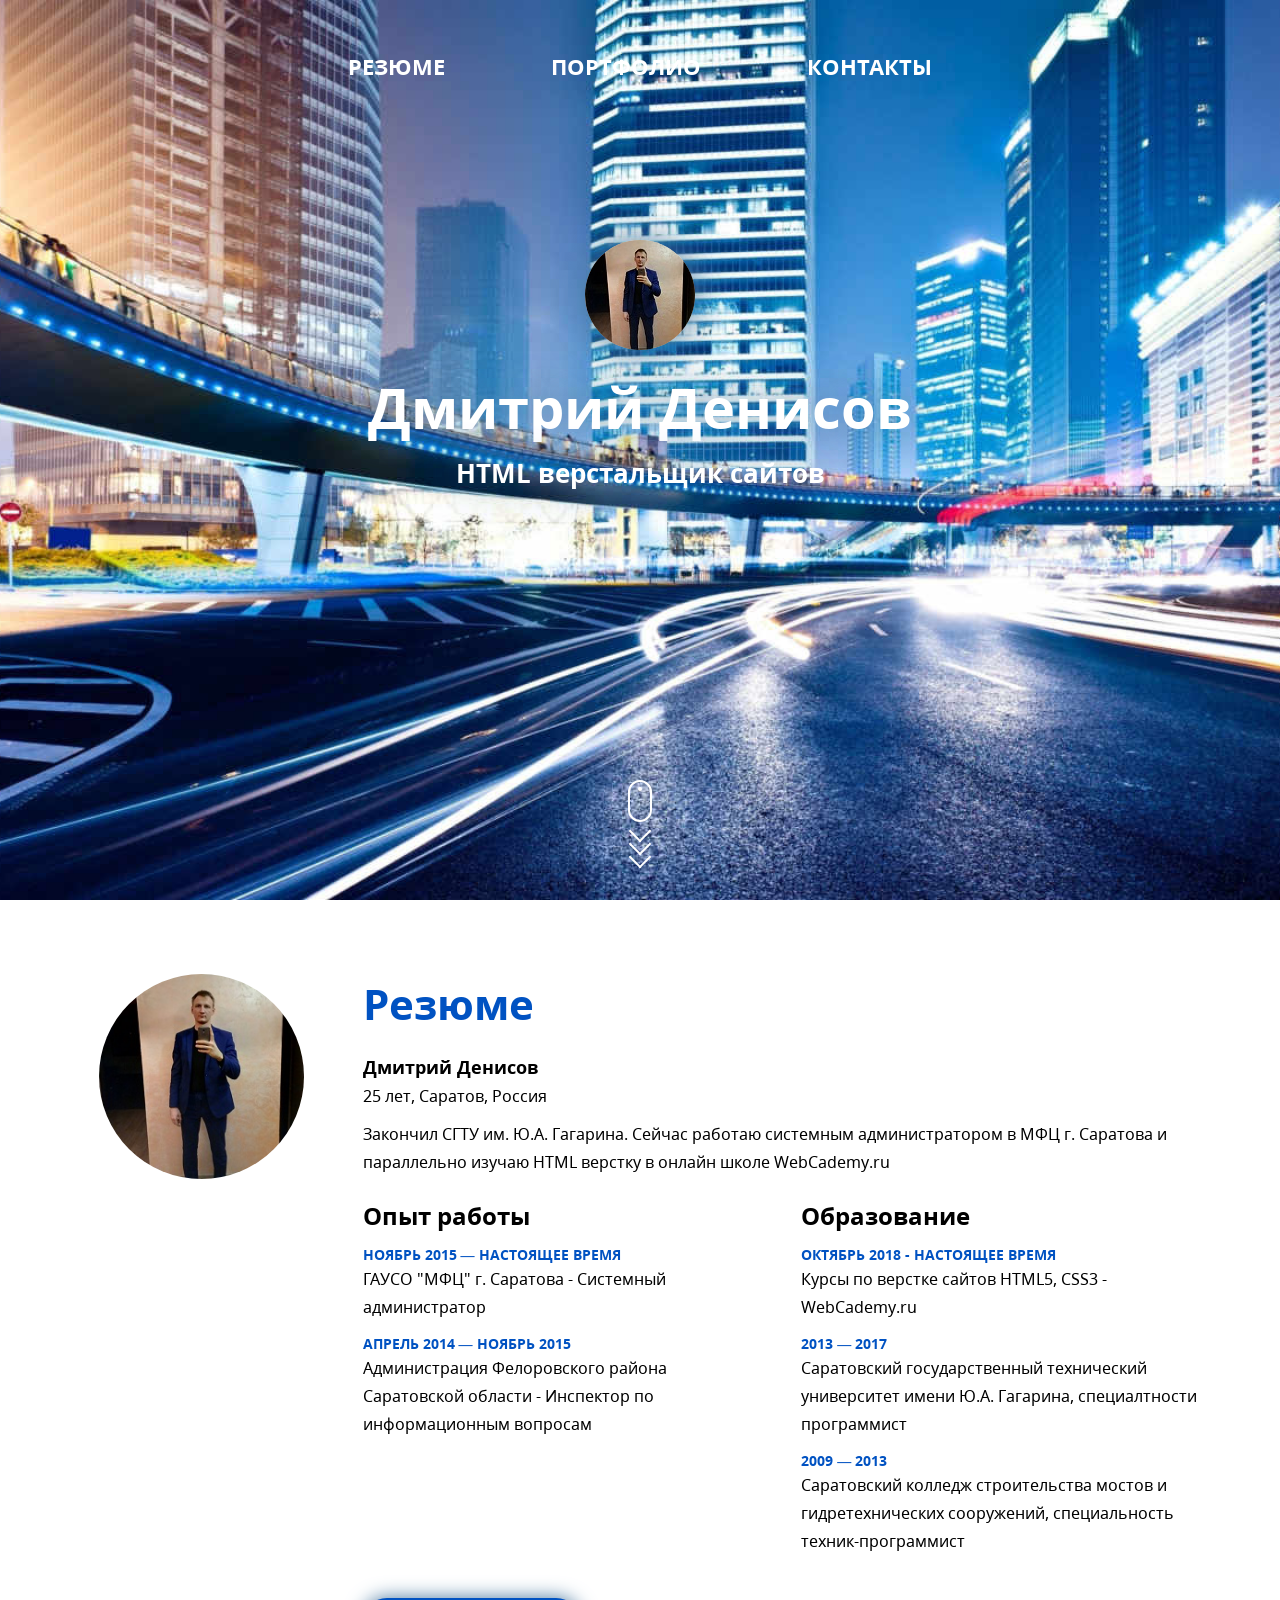
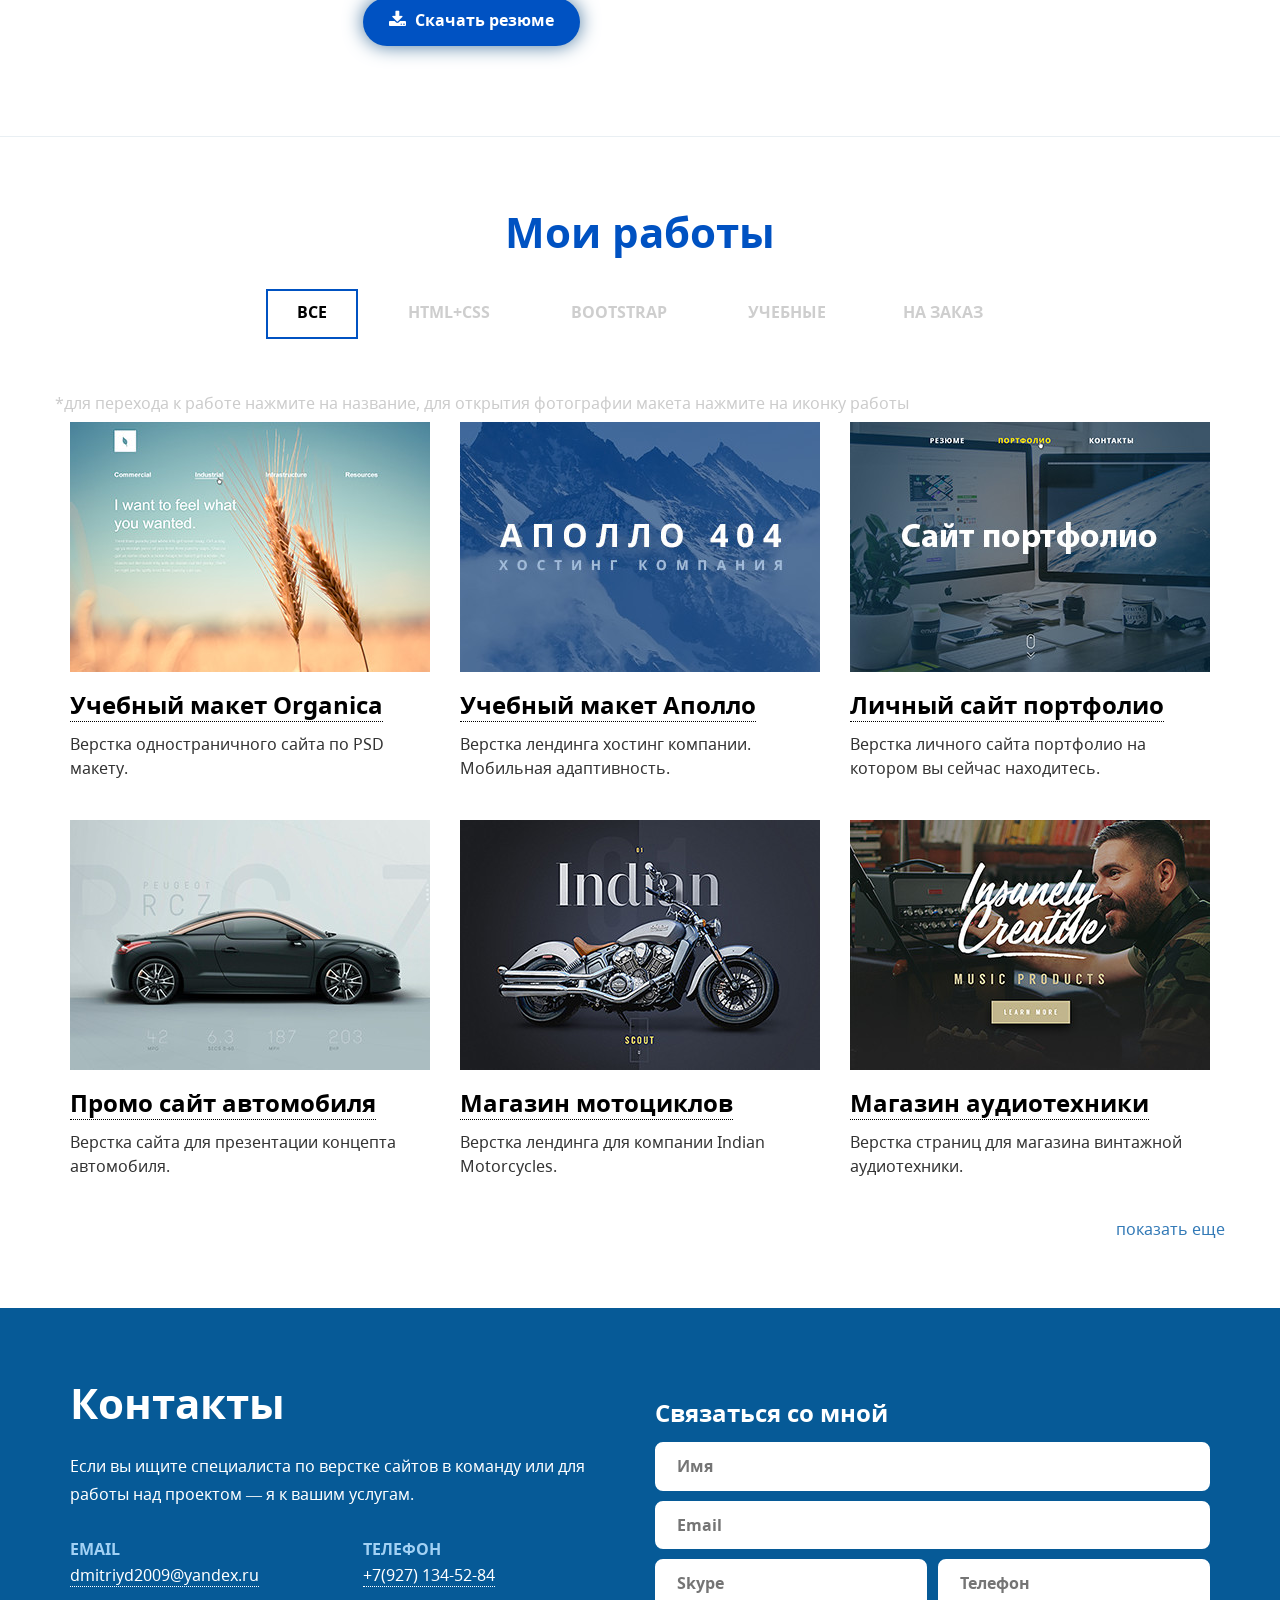
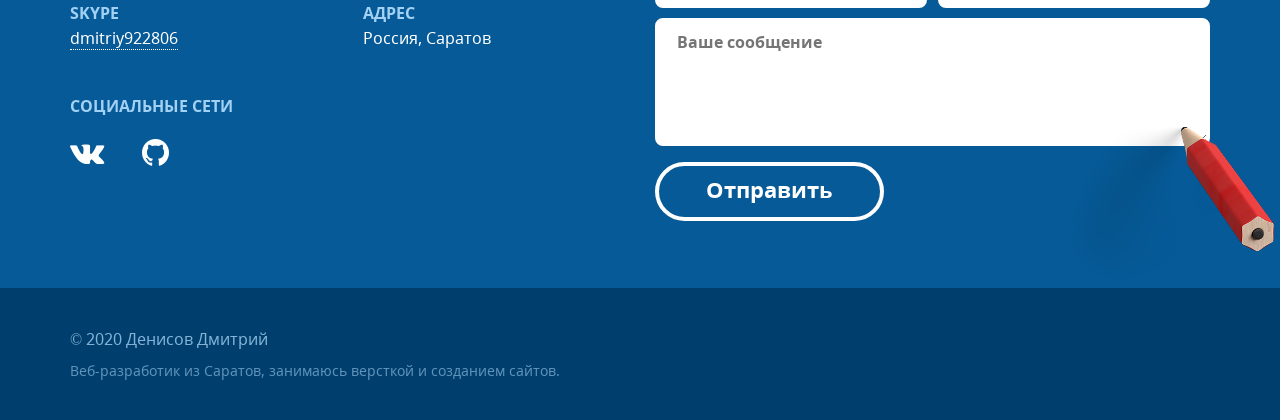
==== commit 166ec6d1: "изменение контента в футере" ====
--- a/index.html
+++ b/index.html
@@ -457,10 +457,8 @@
 	<!-- Копирайт -->
 	<div class="copyright">
 		<div class="container">
-			<p class="copyright__label">© 2016 Емельян Казаков</p>
-			<p>Веб-разработик из Москвы, занимаюсь версткой и созданием сайтов.</p>
-			<p>Этот сайт сделал в рамках прохождения обучения по верстке на курсах от 
-				<a href="http://WebCademy.ru" target="_blank" class="copyright__link">WebCademy.ru</a> </p>
+			<p class="copyright__label">© 2020 Денисов Дмитрий</p>
+			<p>Веб-разработик из Саратов, занимаюсь версткой и созданием сайтов.</p>
 		</div>
 	</div>
 	<!-- //Копирайт -->
--- a/css/main.css
+++ b/css/main.css
@@ -233,7 +233,7 @@
 }
 @media screen and (max-width: 820px) {
   a.mouse_scroll {
-    bottom: 2rem;
+    bottom: 10rem;
     height: 50px;
   }
 }
@@ -1044,23 +1044,13 @@
 .header {
   display: table;
   width: 100%;
-  height: 390px;
+  height: 100vh;
   background-color: #1d6dac;
   background-image: url(../img/bg/bg-10.jpg);
   background-repeat: no-repeat;
   background-position: center;
   background-size: cover;
   color: #FFF;
-}
-@media (min-width: 768px) {
-  .header {
-    height: 560px;
-  }
-}
-@media (min-width: 1200px) {
-  .header {
-    height: 800px;
-  }
 }
 .header__inner {
   position: relative;
@@ -1175,4 +1165,3 @@
 .copyright .copyright__link:hover {
   color: #ffe400;
 }
-/*# sourceMappingURL=main.css.map */
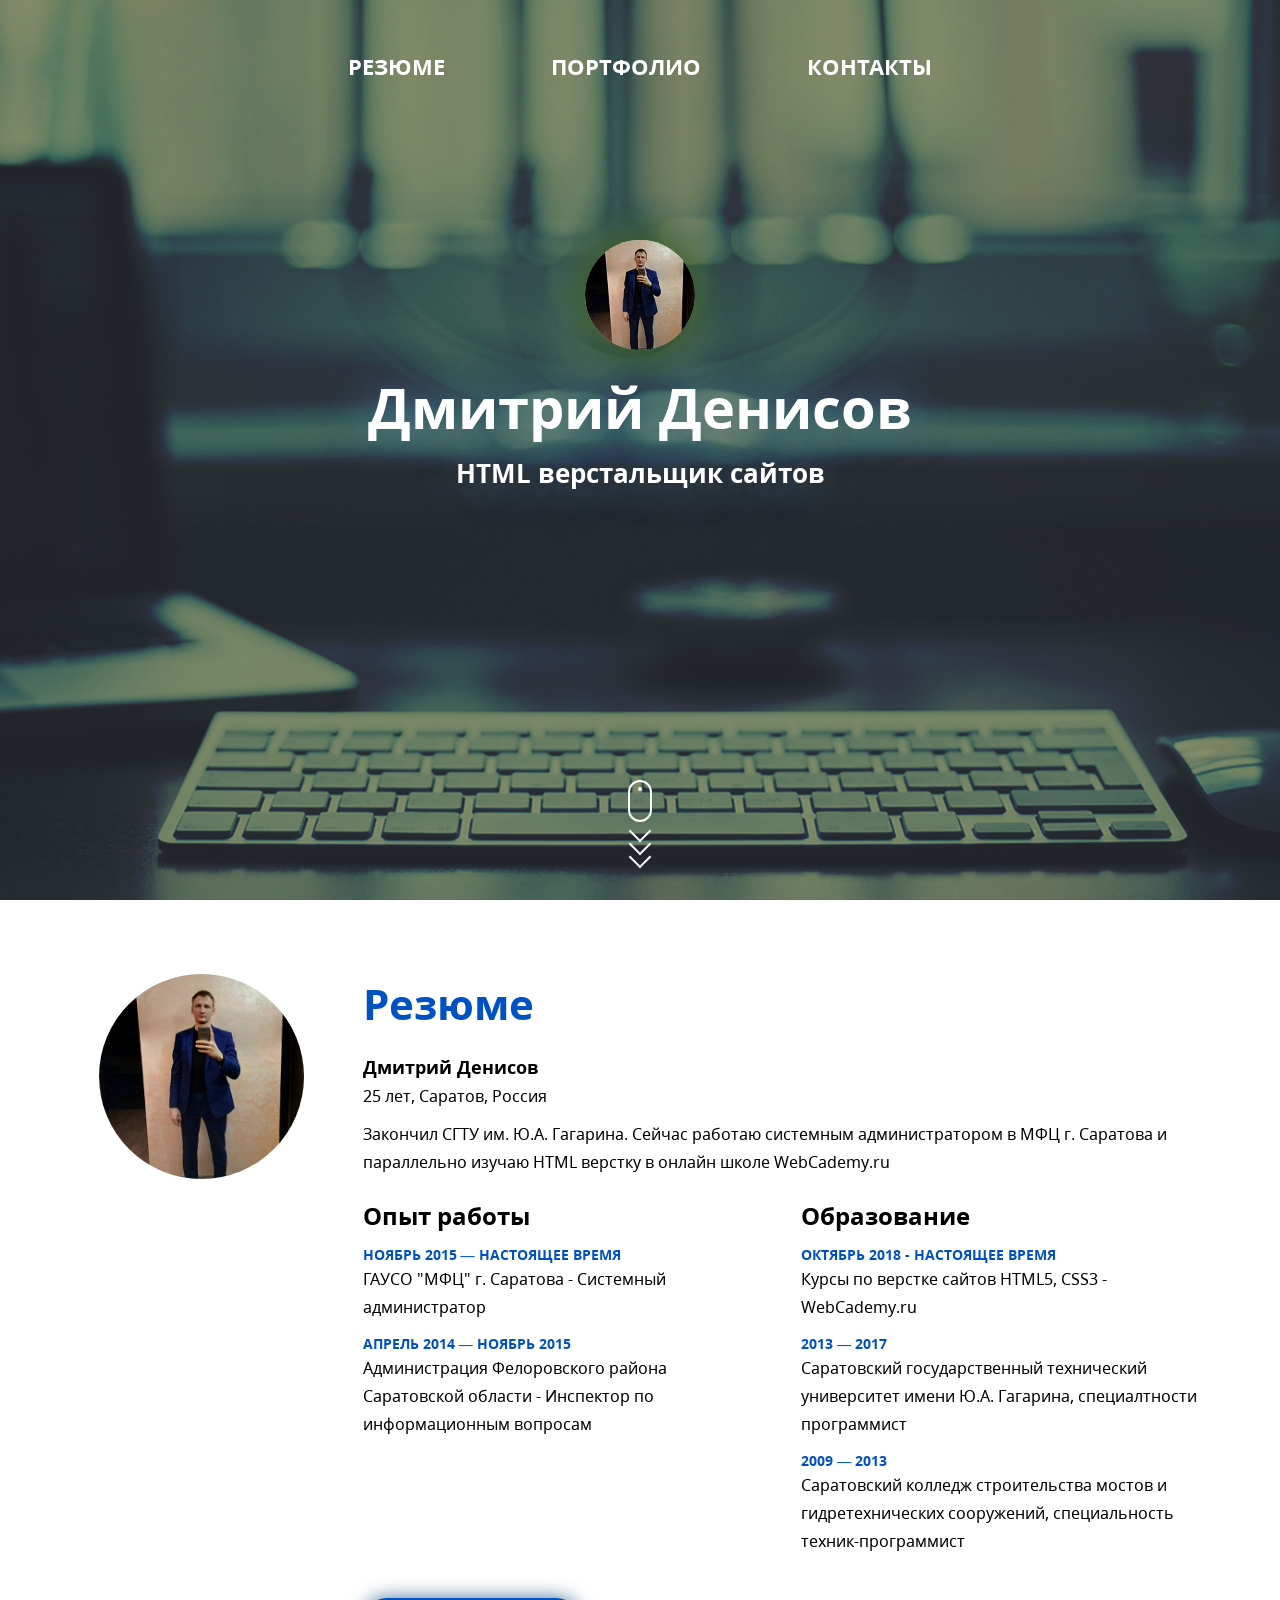
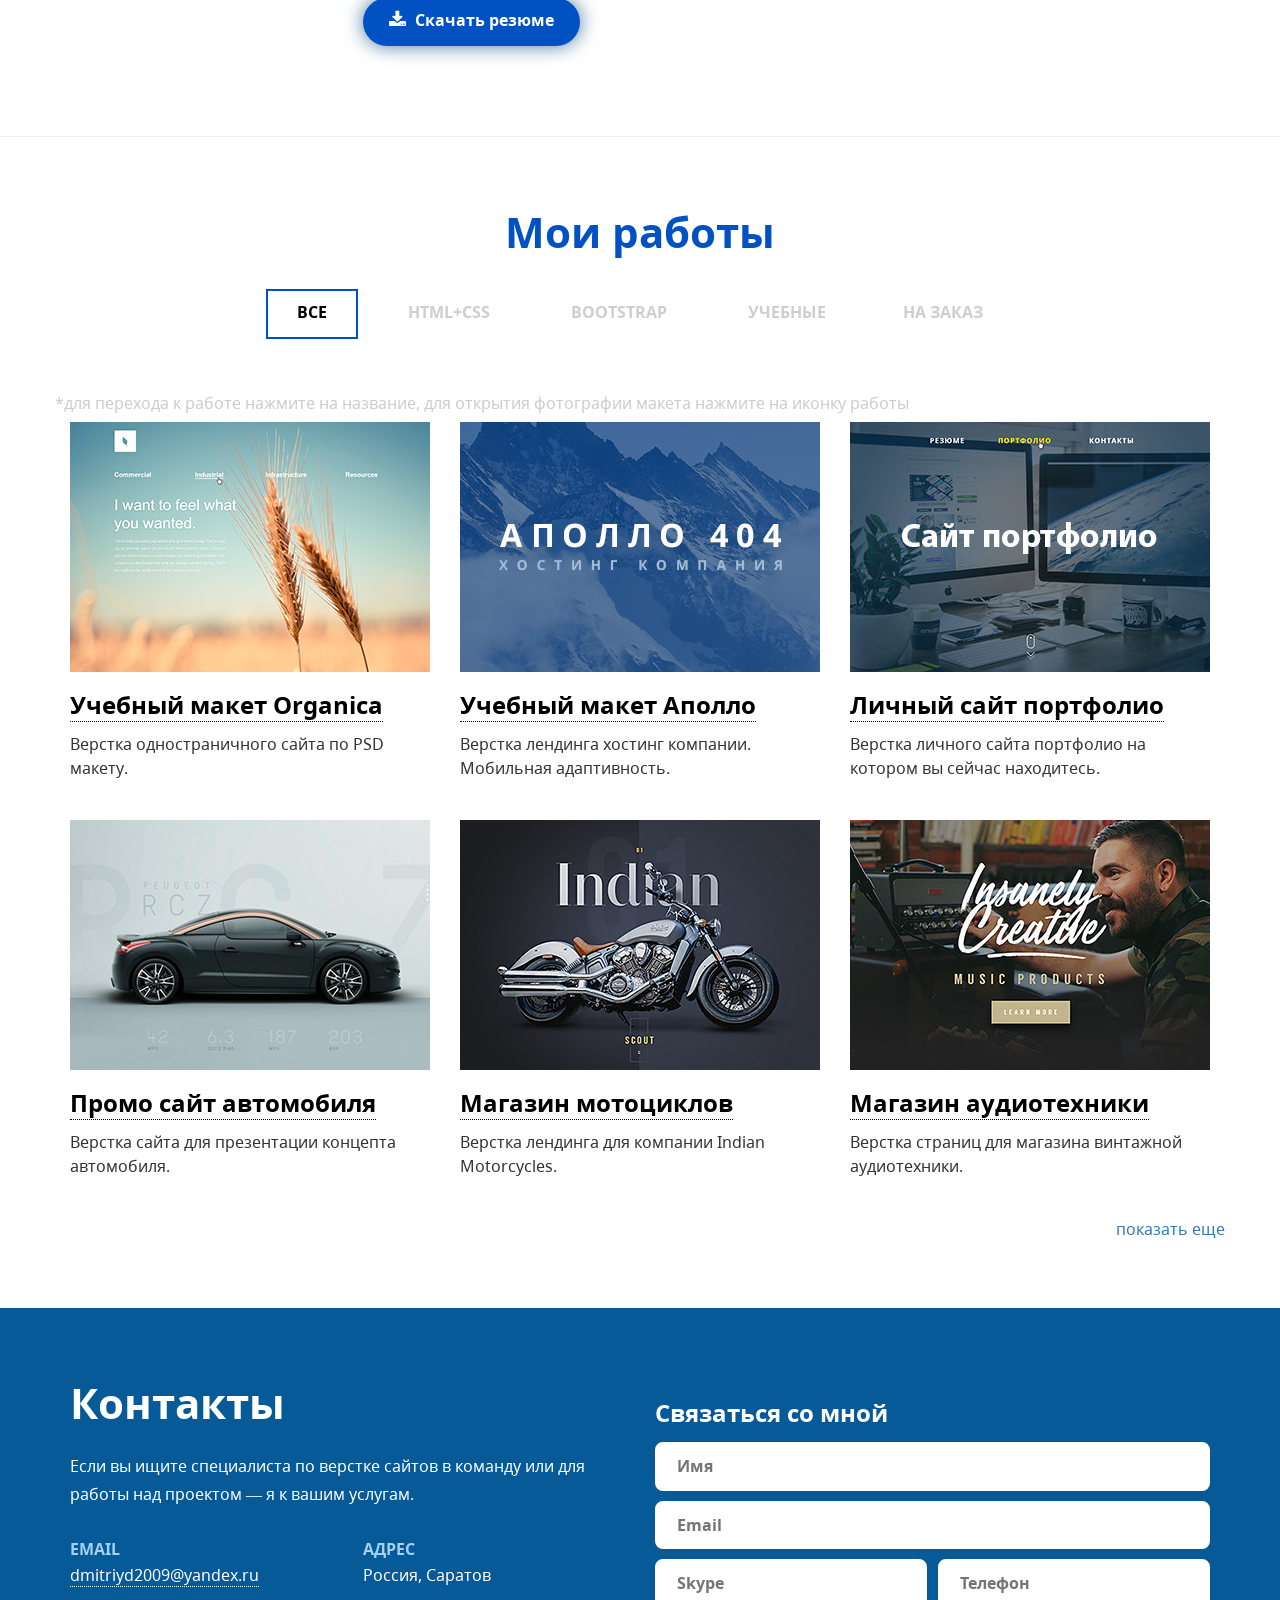
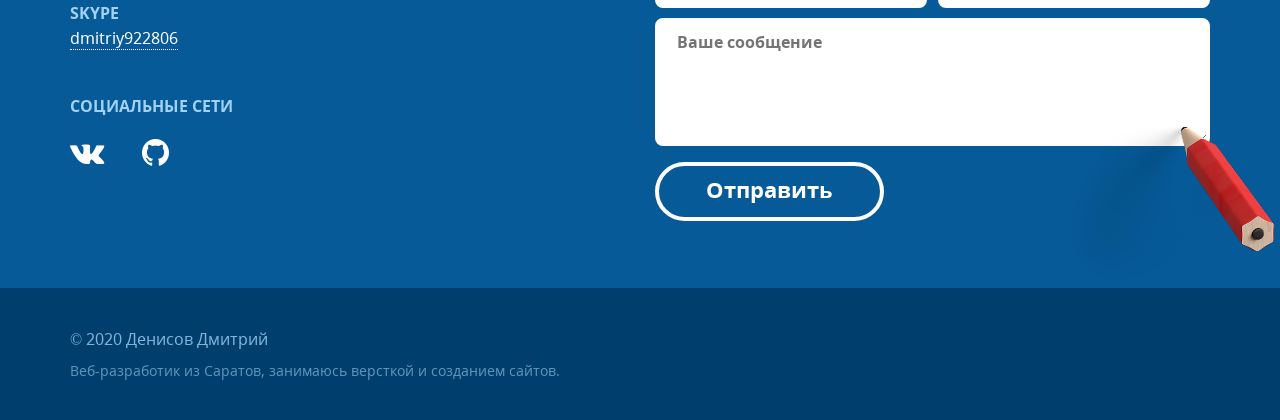
==== commit 43559607: "Update index.html" ====
--- a/index.html
+++ b/index.html
@@ -371,14 +371,14 @@
 						<!-- Телефон Адрес-->
 						<div class="col-lg-6">
 							<ul class="defifnition-list">
-								<li class="defifnition-list__item">
-									<div class="defifnition-list__def defifnition-list__def--light defifnition-list__def--bigger">
+								<!--<li class="defifnition-list__item">
+<!-- 									<div class="defifnition-list__def defifnition-list__def--light defifnition-list__def--bigger"> 
 										телефон	
 									</div>
 									<div class="defifnition-list__desc">
 										<p><a href="tel:+78 (070) 555-77-55">+7(927) 134-52-84</a></p>
 									</div>									
-								</li>
+								</li>-->
 								<li class="defifnition-list__item">
 									<div class="defifnition-list__def defifnition-list__def--light defifnition-list__def--bigger">
 										адрес	
@@ -495,4 +495,4 @@
 	
 
 </body>
-</html>+</html>
--- a/css/main.css
+++ b/css/main.css
@@ -215,7 +215,7 @@
   }
 }
 .user-photo--shadow {
-  box-shadow: 0px 0px 40px 0px #48779f;
+  box-shadow: 0px 0px 40px 0px #3F5F17;
 }
 a.mouse_scroll {
   display: block;
@@ -233,7 +233,7 @@
 }
 @media screen and (max-width: 820px) {
   a.mouse_scroll {
-    bottom: 10rem;
+    bottom: 5rem;
     height: 50px;
   }
 }
@@ -1045,7 +1045,7 @@
   display: table;
   width: 100%;
   height: 100vh;
-  background-color: #1d6dac;
+  background-color: #3F5F17;
   background-image: url(../img/bg/bg-10.jpg);
   background-repeat: no-repeat;
   background-position: center;
